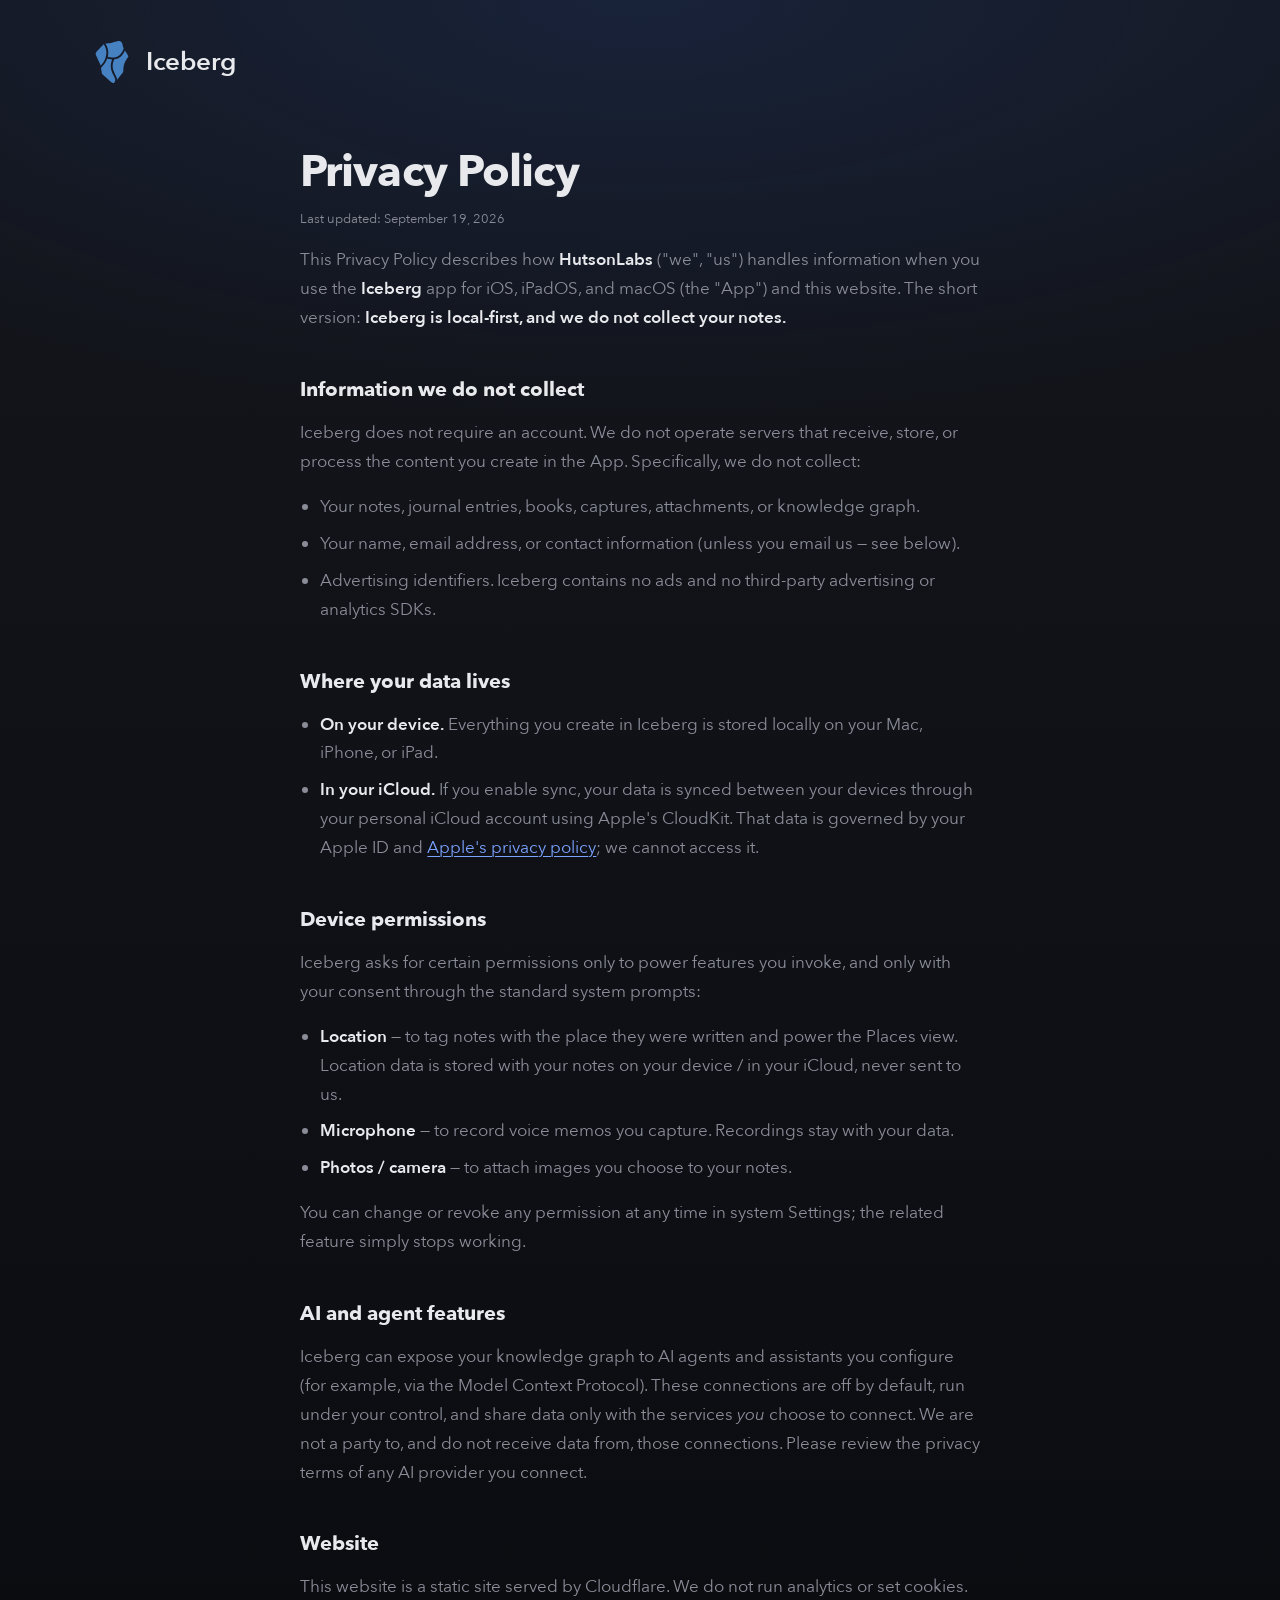
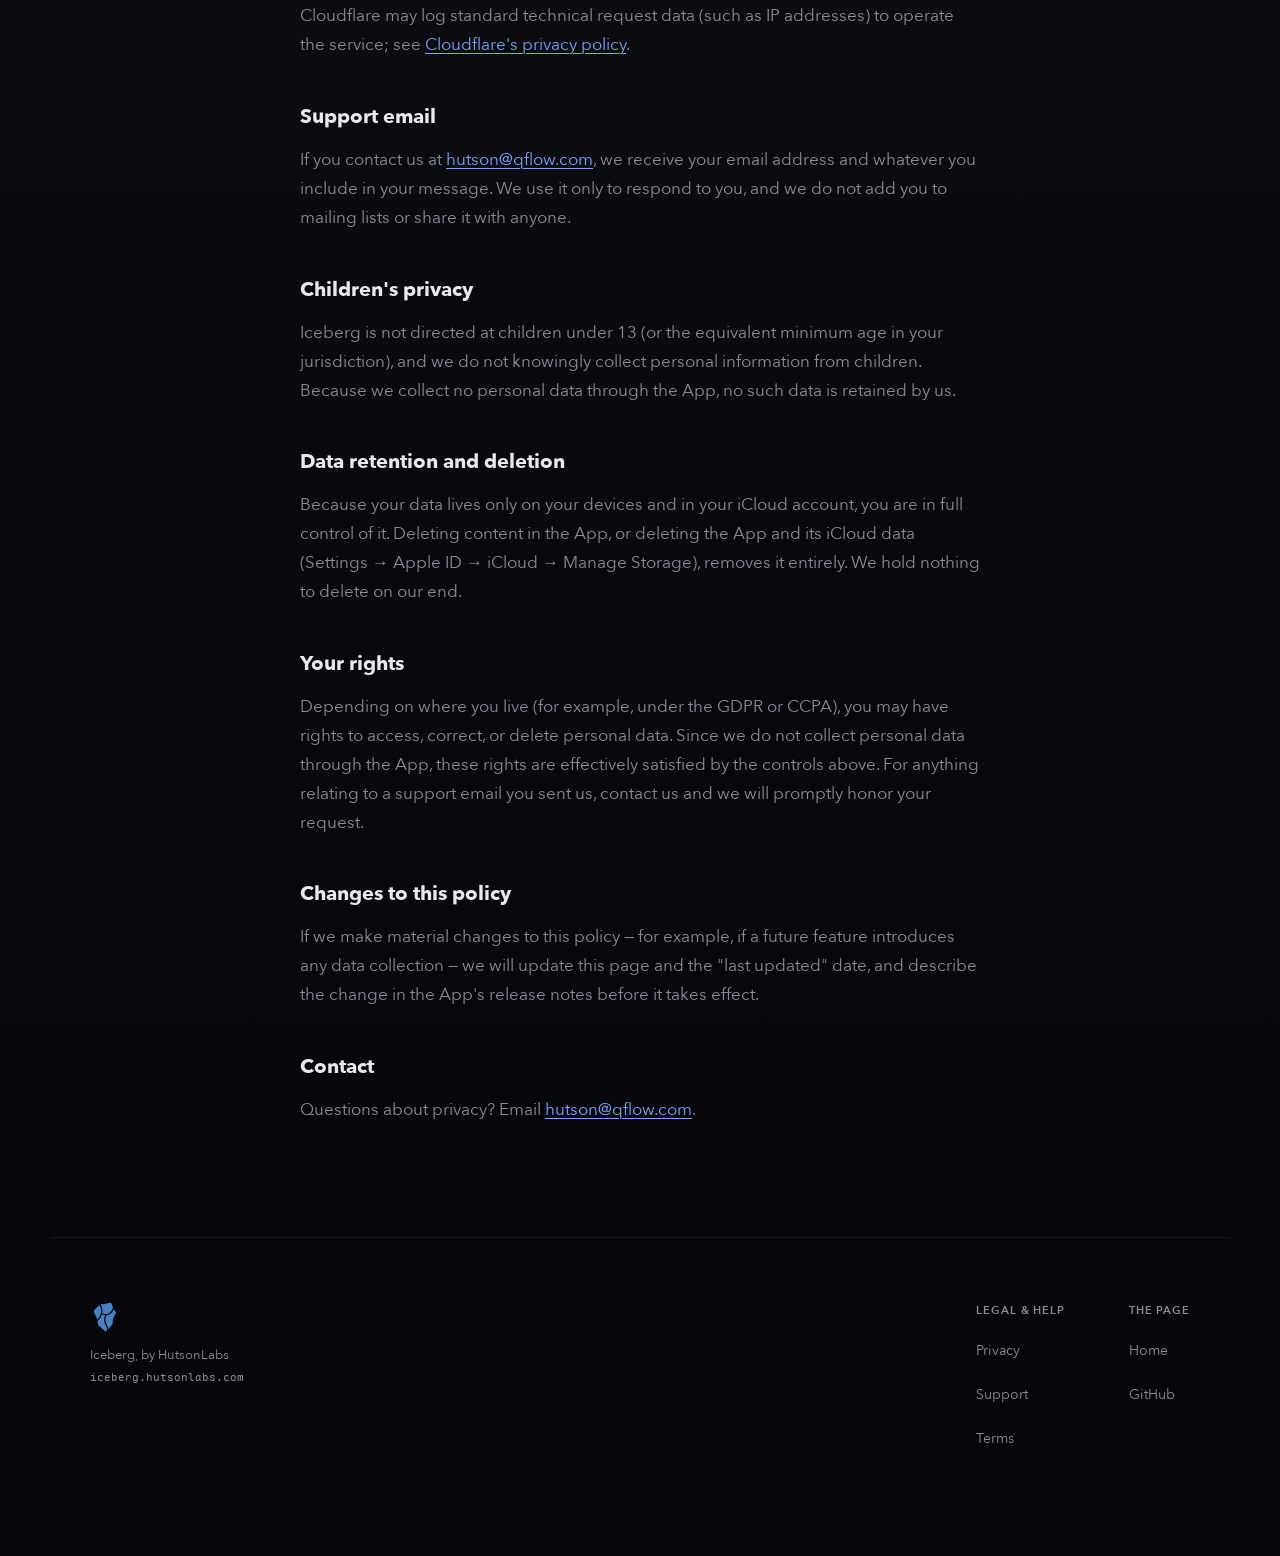
==== site/privacy.html @ 669eebe9 "Add privacy, support and terms pages for the App Store listing" ====
<!doctype html>
<html lang="en">
  <head>
    <meta charset="utf-8">
    <meta name="viewport" content="width=device-width, initial-scale=1">
    <meta name="color-scheme" content="dark">
    <title>Privacy Policy — Iceberg</title>
    <meta name="description" content="Privacy policy for Iceberg, the local-first knowledge app by HutsonLabs.">
    <link rel="icon" type="image/svg+xml" href="assets/favicon.svg">
    <link rel="preload" href="assets/fonts/AvenirNext-Regular.woff2" as="font" type="font/woff2" crossorigin>
    <link rel="stylesheet" href="styles.css">
  </head>
  <body>
    <a class="skiplink" href="#main">Skip to content</a>
    <header class="legal__bar">
      <a class="mark" href="/"><img src="assets/favicon.svg" alt="" width="44" height="44"><span>Iceberg</span></a>
    </header>
    <main class="legal" id="main">
  <h1>Privacy Policy</h1>
  <p class="updated">Last updated: September 19, 2026</p>

  <p>This Privacy Policy describes how <strong>HutsonLabs</strong> ("we", "us") handles information when you use the <strong>Iceberg</strong> app for iOS, iPadOS, and macOS (the "App") and this website. The short version: <strong>Iceberg is local-first, and we do not collect your notes.</strong></p>

  <h2>Information we do not collect</h2>
  <p>Iceberg does not require an account. We do not operate servers that receive, store, or process the content you create in the App. Specifically, we do not collect:</p>
  <ul>
    <li>Your notes, journal entries, books, captures, attachments, or knowledge graph.</li>
    <li>Your name, email address, or contact information (unless you email us — see below).</li>
    <li>Advertising identifiers. Iceberg contains no ads and no third-party advertising or analytics SDKs.</li>
  </ul>

  <h2>Where your data lives</h2>
  <ul>
    <li><strong>On your device.</strong> Everything you create in Iceberg is stored locally on your Mac, iPhone, or iPad.</li>
    <li><strong>In your iCloud.</strong> If you enable sync, your data is synced between your devices through your personal iCloud account using Apple's CloudKit. That data is governed by your Apple ID and <a href="https://www.apple.com/legal/privacy/">Apple's privacy policy</a>; we cannot access it.</li>
  </ul>

  <h2>Device permissions</h2>
  <p>Iceberg asks for certain permissions only to power features you invoke, and only with your consent through the standard system prompts:</p>
  <ul>
    <li><strong>Location</strong> — to tag notes with the place they were written and power the Places view. Location data is stored with your notes on your device / in your iCloud, never sent to us.</li>
    <li><strong>Microphone</strong> — to record voice memos you capture. Recordings stay with your data.</li>
    <li><strong>Photos / camera</strong> — to attach images you choose to your notes.</li>
  </ul>
  <p>You can change or revoke any permission at any time in system Settings; the related feature simply stops working.</p>

  <h2>AI and agent features</h2>
  <p>Iceberg can expose your knowledge graph to AI agents and assistants you configure (for example, via the Model Context Protocol). These connections are off by default, run under your control, and share data only with the services <em>you</em> choose to connect. We are not a party to, and do not receive data from, those connections. Please review the privacy terms of any AI provider you connect.</p>

  <h2>Website</h2>
  <p>This website is a static site served by Cloudflare. We do not run analytics or set cookies. Cloudflare may log standard technical request data (such as IP addresses) to operate the service; see <a href="https://www.cloudflare.com/privacypolicy/">Cloudflare's privacy policy</a>.</p>

  <h2>Support email</h2>
  <p>If you contact us at <a href="mailto:hutson@qflow.com">hutson@qflow.com</a>, we receive your email address and whatever you include in your message. We use it only to respond to you, and we do not add you to mailing lists or share it with anyone.</p>

  <h2>Children's privacy</h2>
  <p>Iceberg is not directed at children under 13 (or the equivalent minimum age in your jurisdiction), and we do not knowingly collect personal information from children. Because we collect no personal data through the App, no such data is retained by us.</p>

  <h2>Data retention and deletion</h2>
  <p>Because your data lives only on your devices and in your iCloud account, you are in full control of it. Deleting content in the App, or deleting the App and its iCloud data (Settings → Apple ID → iCloud → Manage Storage), removes it entirely. We hold nothing to delete on our end.</p>

  <h2>Your rights</h2>
  <p>Depending on where you live (for example, under the GDPR or CCPA), you may have rights to access, correct, or delete personal data. Since we do not collect personal data through the App, these rights are effectively satisfied by the controls above. For anything relating to a support email you sent us, contact us and we will promptly honor your request.</p>

  <h2>Changes to this policy</h2>
  <p>If we make material changes to this policy — for example, if a future feature introduces any data collection — we will update this page and the "last updated" date, and describe the change in the App's release notes before it takes effect.</p>

  <h2>Contact</h2>
  <p>Questions about privacy? Email <a href="mailto:hutson@qflow.com">hutson@qflow.com</a>.</p>
</main>
    <footer class="footer">
      <div class="footer__brand">
        <img src="assets/favicon.svg" alt="" width="30" height="30">
        <p>Iceberg, by HutsonLabs<br><span class="mono">iceberg.hutsonlabs.com</span></p>
      </div>
      <nav class="footer__cols" aria-label="Footer">
        <div class="footer__col">
          <p class="lbl">Legal &amp; help</p>
          <a href="privacy.html">Privacy</a>
          <a href="support.html">Support</a>
          <a href="terms.html">Terms</a>
        </div>
        <div class="footer__col">
          <p class="lbl">The page</p>
          <a href="/">Home</a>
          <a href="https://github.com/HutsonLabs">GitHub</a>
        </div>
      </nav>
    </footer>
  </body>
</html>
---- site/styles.css ----
/* ============================================================================
   Iceberg — iceberg.hutsonlabs.com
   The page is a water column. Light, contrast, and surface fill all fall off
   with depth; glass floats in it and refracts the berg behind it.
   ==========================================================================*/

/* ---- faces: all self-hosted, no CDN ------------------------------------ */
@font-face{font-family:'Avenir Next';src:url('assets/fonts/AvenirNext-UltraLight.woff2') format('woff2');font-weight:200;font-style:normal;font-display:swap}
@font-face{font-family:'Avenir Next';src:url('assets/fonts/AvenirNext-UltraLightItalic.woff2') format('woff2');font-weight:200;font-style:italic;font-display:swap}
@font-face{font-family:'Avenir Next';src:url('assets/fonts/AvenirNext-Regular.woff2') format('woff2');font-weight:400;font-style:normal;font-display:swap}
@font-face{font-family:'Avenir Next';src:url('assets/fonts/AvenirNext-Italic.woff2') format('woff2');font-weight:400;font-style:italic;font-display:swap}
@font-face{font-family:'Avenir Next';src:url('assets/fonts/AvenirNext-Medium.woff2') format('woff2');font-weight:500;font-style:normal;font-display:swap}
@font-face{font-family:'Avenir Next';src:url('assets/fonts/AvenirNext-MediumItalic.woff2') format('woff2');font-weight:500;font-style:italic;font-display:swap}
@font-face{font-family:'Avenir Next';src:url('assets/fonts/AvenirNext-DemiBold.woff2') format('woff2');font-weight:600;font-style:normal;font-display:swap}
@font-face{font-family:'Avenir Next';src:url('assets/fonts/AvenirNext-DemiBoldItalic.woff2') format('woff2');font-weight:600;font-style:italic;font-display:swap}
@font-face{font-family:'Avenir Next';src:url('assets/fonts/AvenirNext-Bold.woff2') format('woff2');font-weight:700;font-style:normal;font-display:swap}
@font-face{font-family:'Avenir Next';src:url('assets/fonts/AvenirNext-Heavy.woff2') format('woff2');font-weight:800;font-style:normal;font-display:swap}
@font-face{font-family:'Maple Mono';src:url('assets/fonts/MapleMono-NF-Regular.woff2') format('woff2');font-weight:400;font-style:normal;font-display:swap}
@font-face{font-family:'Twemoji Mozilla';src:url('assets/fonts/Twemoji.Mozilla.woff2') format('woff2');font-display:swap}

/* ---- palette: transcribed from the app, extended only by water --------- */
:root{
  --border-card:#262933;
  --text-primary:#E8E9EC; --text-body:#D5D8E0; --text-secondary:#8A8D98;
  --text-faint:#565A66;
  --accent:#3478F6; --accent-hover:#2A67DD; --accent-active:#2456C8;
  --link:#7AA2FF; --link-hover:#A3BFFF;
  --audio:#A18DF0;          /* the voice-memo lavender: a media affordance, not a type */
  --node:#4682C2;           /* the mark's glacial blue — every graph node, one colour */
  --insights-deep:#004280;  /* the deep stop of the app's Insights-card gradient */
  --backdrop-hi:#14161D; --backdrop-lo:#08090C;
  --abyss:#050609;                      /* the floor: backdrop-lo, one rung down */

  /* meaning-bearing — these encode facts about the app, never decoration */
  --type-note:#5B8DEF; --type-journal:#8B7CF6; --type-book:#F0A35E; --type-capture:#2FA79A;
  --rel-supports:#00B170; --rel-cites:#9400C1; --rel-contradicts:#DF001D; --rel-related:#565A66;

  --ink:var(--text-primary); --ink-body:var(--text-body);
  /* The app's text.tertiary (#6B6F7C) lands at 3.6:1 on this ground, so every
     text rung here steps up one and tertiary is not carried at all. */
  --ink-muted:var(--text-secondary); --ink-dim:var(--text-secondary);
  /* the accent rung that carries white text at AA (4.8:1) */
  --accent-ink:var(--accent-hover);
  --ink-on-accent:#fff;
  --hairline-strong:var(--border-card);
  --selection:rgb(52 120 246 / .3);

  --font-ui:'Avenir Next',-apple-system,BlinkMacSystemFont,'Segoe UI',Helvetica,'Twemoji Mozilla',sans-serif;
  --font-mono:'Maple Mono',ui-monospace,'SF Mono',Menlo,monospace;
  --label:11px; --label-ls:.08em;
  --weight-strong:600;

  --s-1:4px; --s-2:8px; --s-3:12px; --s-4:16px; --s-5:20px; --s-6:24px;
  --s-8:32px; --s-10:40px; --s-12:48px; --s-16:64px; --s-20:80px; --s-24:96px;
  --r-chip:999px; --r-button:10px; --r-card:16px; --r-lg:22px;
  --content:1180px; --pad:40px; --pad-md:32px; --pad-sm:20px;
  --target:44px;

  --ease:cubic-bezier(.2,0,.2,1);
  --ease-out:cubic-bezier(.16,1,.3,1);   /* exponential-ish; the page's one curve */
  --dur:160ms; --dur-slow:640ms;

  /* --- the depth ramp. Every station sets --depth 0..4; fill, rim light and
         shadow all fall off with it, so a card at the floor is a card at the
         floor and not a card with a different class. ----------------------*/
  --depth:0;
  --glass-fill:rgb(255 255 255 / calc(.062 - var(--depth) * .0092));
  --glass-rim:calc(.30 - var(--depth) * .045);
  --glass-blur:calc(26px - var(--depth) * 2px);
  --glass-shadow:0 24px 60px -28px rgb(0 0 0 / calc(.55 + var(--depth) * .08));
}

/* ============================ base ====================================== */
*,*::before,*::after{box-sizing:border-box}
body,h1,h2,h3,p,ul,ol,figure,figcaption{margin:0}
ul,ol{padding:0;list-style:none}

html{scroll-behavior:smooth;background:var(--abyss);
  scrollbar-color:var(--border-card) transparent}
body{
  min-height:100vh;
  color:var(--ink-body);font-family:var(--font-ui);font-size:17px;line-height:1.65;
  -webkit-font-smoothing:antialiased;text-rendering:optimizeLegibility;
  caret-color:var(--link);
  /* the water column itself: surface bloom, then a long fall to the floor */
  background:
    radial-gradient(120% 620px at 50% 0%,rgb(52 120 246 / .13),transparent 68%),
    linear-gradient(180deg,
      var(--backdrop-hi) 0%,
      var(--backdrop-lo) 70%,
      var(--abyss) 100%);
  /* NOT background-attachment:fixed — a fixed ramp re-runs identically on every
     screen, so the page never actually gets deeper. This one spans the
     document, which is the whole thesis. */
}
::selection{background:var(--selection);color:var(--ink)}
::-webkit-scrollbar{width:11px;height:11px}
::-webkit-scrollbar-track{background:transparent}
::-webkit-scrollbar-thumb{background:var(--border-card);border-radius:99px;border:3px solid transparent;background-clip:content-box}
::-webkit-scrollbar-thumb:hover{background:var(--text-faint);background-clip:content-box}

a{color:var(--link);text-decoration-thickness:1px;text-underline-offset:3px}
a:hover{color:var(--link-hover)}
:focus-visible{outline:2px solid var(--link);outline-offset:3px;border-radius:4px}
img,svg{display:block}
em{font-style:italic}
strong,b{font-weight:var(--weight-strong);color:var(--ink)}
.mono{font-family:var(--font-mono);font-size:.85em;letter-spacing:0}

.lbl{font-size:var(--label);font-weight:var(--weight-strong);letter-spacing:var(--label-ls);
     text-transform:uppercase;color:var(--ink-muted)}

.skiplink{position:absolute;left:-9999px;top:0;z-index:100}
.skiplink:focus{left:14px;top:14px;padding:11px 18px;border-radius:var(--r-chip);
  background:var(--accent);color:var(--ink-on-accent);font-weight:var(--weight-strong);text-decoration:none}

/* ======================= liquid glass primitive ========================= */
/* A specific effect, used only where something floats in the water: a
   specular top rim that fades round the body, backdrop blur with the
   saturation lift real glass gives, and a shadow with offset and blur. */
.glass{
  position:relative;isolation:isolate;border-radius:var(--r-card);
  background:var(--glass-fill);
  box-shadow:var(--glass-shadow),inset 0 1px 0 rgb(255 255 255 / calc(var(--glass-rim) * .55));
}
@supports (backdrop-filter:blur(1px)) or (-webkit-backdrop-filter:blur(1px)){
  .glass{
    /* the caustic rides in the fill so ::after is free to be the lens */
    background:
      radial-gradient(120% 90px at 22% -6%,rgb(255 255 255 / calc(var(--glass-rim) * .30)),transparent 72%),
      linear-gradient(178deg,rgb(255 255 255 / .045),rgb(255 255 255 / .012) 46%,rgb(0 0 0 / .05));
    -webkit-backdrop-filter:blur(var(--glass-blur)) saturate(1.7);
    backdrop-filter:blur(var(--glass-blur)) saturate(1.7);
  }
}
/* the rim — a 1px gradient stroke, brightest where the light is (top) */
.glass::before{
  content:"";position:absolute;inset:0;border-radius:inherit;padding:1px;pointer-events:none;z-index:2;
  background:linear-gradient(168deg,
    rgb(255 255 255 / var(--glass-rim)) 0%,
    rgb(255 255 255 / calc(var(--glass-rim) * .22)) 34%,
    rgb(122 162 255 / calc(var(--glass-rim) * .16)) 70%,
    rgb(255 255 255 / calc(var(--glass-rim) * .30)) 100%);
  -webkit-mask:linear-gradient(#000 0 0) content-box,linear-gradient(#000 0 0);
  -webkit-mask-composite:xor;mask:linear-gradient(#000 0 0) content-box,linear-gradient(#000 0 0);
  mask-composite:exclude;
}
.glass>*{position:relative;z-index:1}

/* ============================ buttons =================================== */
.btn{
  display:inline-flex;align-items:center;justify-content:center;gap:9px;
  font-family:inherit;font-weight:var(--weight-strong);letter-spacing:-.005em;
  border:0;border-radius:var(--r-button);text-decoration:none;white-space:nowrap;cursor:pointer;
  transition:background var(--dur) var(--ease),color var(--dur) var(--ease),
             box-shadow var(--dur) var(--ease),transform var(--dur) var(--ease);
}
.btn--lg{height:54px;padding:0 26px;font-size:16px}
.btn--sm{height:var(--target);padding:0 18px;font-size:15px}
.btn__meta{font-size:12px;font-weight:400;opacity:.72;letter-spacing:0}
.btn:active{transform:translateY(1px)}

.btn:hover,.btn:focus{color:inherit}
.btn--primary{background:var(--accent-ink);color:var(--ink-on-accent);
  box-shadow:0 10px 26px -12px rgb(36 86 200 / .7),inset 0 1px 0 rgb(255 255 255 / .22)}
.btn--primary:hover,.btn--primary:active{background:var(--accent-active);color:var(--ink-on-accent)}

.btn--glass{color:var(--ink);background:rgb(255 255 255 / .07);
  -webkit-backdrop-filter:blur(14px) saturate(1.5);backdrop-filter:blur(14px) saturate(1.5);
  box-shadow:inset 0 0 0 1px rgb(255 255 255 / .16),inset 0 1px 0 rgb(255 255 255 / .16)}
.btn--glass:hover,.btn--glass:active{background:rgb(255 255 255 / .12);color:var(--ink)}

.btn--inverse{background:#fff;color:var(--accent-active);box-shadow:0 12px 30px -14px rgb(0 0 0 / .6)}
.btn--inverse:hover,.btn--inverse:active{background:rgb(255 255 255 / .9);color:var(--accent-active)}
.btn--outline-inverse{color:#fff;box-shadow:inset 0 0 0 1px rgb(255 255 255 / .45)}
.btn--outline-inverse:hover,.btn--outline-inverse:active{background:rgb(255 255 255 / .12);color:#fff}

/* App Store links before the listing exists: legible, reachable, and honest
   about landing nowhere. Deleting data-prelaunch at launch restores them. */
.btn[data-prelaunch]{opacity:.55;box-shadow:inset 0 0 0 1px rgb(255 255 255 / .1)}
.btn[data-prelaunch]:hover{opacity:.72}
.btn[data-prelaunch] .btn__meta{opacity:1;color:var(--ink-dim)}

/* ============================ chips ===================================== */
/* The app's recipe: the hue at 18% fill, 50% rim, an 8px solid dot. */
.chip{
  display:inline-flex;align-items:center;gap:7px;
  font-size:12.5px;font-weight:500;line-height:1;padding:6px 12px;border-radius:var(--r-chip);
  background:color-mix(in srgb,var(--dot,var(--ink-dim)) 18%,transparent);
  border:1px solid color-mix(in srgb,var(--dot,var(--ink-dim)) 50%,transparent);
  color:var(--ink-body);white-space:nowrap;
}
.chip::before{content:"";width:8px;height:8px;border-radius:99px;background:var(--dot,var(--ink-dim));flex:none}
.chip--note{--dot:var(--type-note)} .chip--journal{--dot:var(--type-journal)}
.chip--book{--dot:var(--type-book)} .chip--capture{--dot:var(--type-capture)}
.chip--supports{--dot:var(--rel-supports)} .chip--cites{--dot:var(--rel-cites)}
.chip--contradicts{--dot:var(--rel-contradicts)}

/* legend chips are real controls */
label.chip{cursor:pointer;user-select:none;transition:opacity var(--dur) var(--ease),background var(--dur) var(--ease)}
label.chip input{position:absolute;opacity:0;width:0;height:0}
label.chip:hover{background:color-mix(in srgb,var(--dot) 27%,transparent)}
label.chip:has(input:not(:checked)){opacity:.38;background:transparent}
label.chip:has(input:focus-visible){outline:2px solid var(--link);outline-offset:3px}

.dot{width:7px;height:7px;border-radius:99px;background:var(--ink-dim);flex:none}
.dot--live{background:var(--rel-supports);box-shadow:0 0 0 4px rgb(0 177 112 / .18)}

/* ============================ icons ===================================== */
.ico{width:19px;height:19px;fill:none;stroke:currentColor;stroke-width:1.5;
     stroke-linecap:round;stroke-linejoin:round;flex:none}

/* ============================= dock ===================================== */
.dock{
  position:fixed;z-index:60;right:22px;bottom:22px;
  display:flex;align-items:center;gap:var(--s-4);
  padding:9px 9px 9px var(--s-5);border-radius:var(--r-chip);
  background:rgb(20 22 29 / .72);
  -webkit-backdrop-filter:blur(30px) saturate(1.9);backdrop-filter:blur(30px) saturate(1.9);
  box-shadow:0 26px 60px -24px rgb(0 0 0 / .85),inset 0 0 0 1px rgb(255 255 255 / .12),
             inset 0 1px 0 rgb(255 255 255 / .2);
  transition:opacity var(--dur-slow) var(--ease-out),transform var(--dur-slow) var(--ease-out);
}
/* While the graph stage is on screen the dock drops its status line: the
   collision it used to cause was a width problem, and moving it to the other
   corner only put it over the beat headings instead. */
.dock[data-compact=true]{padding-left:var(--s-3)}
.dock[data-compact=true] .dock__line{display:none}
.dock[data-state=hidden]{opacity:0;transform:translateY(26px);pointer-events:none}
.dock__brand{display:flex;flex:none}
.dock__line{font-size:14px;font-weight:500;color:var(--ink);white-space:nowrap}
.dock__actions{display:flex;gap:var(--s-2)}
.dock .btn--sm{height:40px;padding:0 15px;font-size:14px}

/* ============================= hero ===================================== */
.hero{position:relative;padding:var(--s-24) var(--pad) var(--s-20);overflow:hidden}
.hero__sky{
  position:absolute;inset:0 0 auto;height:520px;pointer-events:none;
  background:
    radial-gradient(58% 300px at 50% 0%,rgb(122 162 255 / .10),transparent 70%),
    radial-gradient(30% 160px at 78% 8%,rgb(255 255 255 / .035),transparent 70%);
}
.hero__inner{
  position:relative;z-index:2;max-width:var(--content);margin:0 auto;
  display:grid;grid-template-columns:minmax(0,1.08fr) minmax(0,.92fr);
  gap:var(--s-24) var(--s-16);align-items:center;
}
.hero__copy{display:flex;flex-direction:column;align-items:flex-start;gap:var(--s-6)}
.mark{display:flex;align-items:center;gap:var(--s-3)}
.mark img{width:44px;height:44px}
.mark span{font-size:26px;font-weight:var(--weight-strong);letter-spacing:-.015em;color:var(--ink)}

.hero__h1{
  font-size:clamp(38px,4.7vw,64px);line-height:1.06;letter-spacing:-.03em;
  font-weight:var(--weight-strong);color:var(--ink);text-wrap:pretty;
}
.hero__h1 em{font-style:italic;font-weight:400;color:var(--link-hover)}
.hero__lead{font-size:19px;line-height:1.6;color:var(--ink-body);max-width:52ch}
.hero__lead strong{color:var(--ink-body)}
.hero__actions{display:flex;flex-wrap:wrap;gap:var(--s-3)}
.hero__facts{display:flex;flex-wrap:wrap;gap:var(--s-3) var(--s-6);font-size:14px;color:var(--ink-dim)}
.hero__facts li{display:flex;align-items:center;gap:var(--s-2)}

/* ---- the on-ramps: five real surfaces, each wearing its own chrome ----- */
.ramps{display:grid;grid-template-columns:repeat(2,minmax(0,1fr));gap:var(--s-3);
  align-content:center;isolation:isolate}
.ramp{
  position:relative;overflow:hidden;
  padding:var(--s-4) var(--s-5) var(--s-5);display:flex;flex-direction:column;gap:var(--s-2);
}
.ramp--share{grid-column:1 / -1;padding-top:var(--s-5)}
.ramp__chrome{display:flex;align-items:center;gap:var(--s-2);color:var(--ink);
  font-weight:var(--weight-strong);font-size:15px;letter-spacing:-.008em}
.ramp figcaption{font-size:13.5px;line-height:1.5;color:var(--ink-dim)}

/* share sheet — it is a sheet, so it gets a sheet's grabber */
.ramp__grab{position:absolute;left:50%;top:7px;transform:translateX(-50%);
  width:34px;height:4px;border-radius:99px;background:rgb(255 255 255 / .22)}
.ramp--share .ramp__chrome{color:var(--link)}
.ramp__tag{margin-left:auto;font-size:12px;font-weight:600;letter-spacing:-.005em;
  color:var(--ink-on-accent);background:var(--accent-ink);padding:4px 10px;border-radius:var(--r-chip)}

/* web clipper — the thing it captures is a URL, so show one */
.ramp--clip .ramp__chrome{color:var(--type-capture)}

.ramp__url{font-family:var(--font-mono);font-size:11.5px;letter-spacing:0;color:var(--ink-muted);
  padding:5px 10px;border-radius:7px;background:rgb(255 255 255 / .06);
  white-space:nowrap;overflow:hidden;text-overflow:ellipsis}

/* voice memo — a live recorder, so it meters and it counts */
.ramp--voice .ramp__chrome{color:var(--audio)}
.ramp__rec{display:flex;align-items:center;gap:var(--s-3)}
.ramp__wave{display:flex;align-items:center;gap:2.5px;height:18px;flex:1;overflow:hidden}
.ramp__wave i{width:2px;height:4px;border-radius:2px;background:var(--audio);opacity:.45;
  animation:vu 1.1s var(--ease) 7 alternate both;animation-delay:calc(var(--n,0) * 90ms)}
.ramp__wave i:nth-child(2n){--n:1} .ramp__wave i:nth-child(3n){--n:2}
.ramp__wave i:nth-child(4n){--n:3} .ramp__wave i:nth-child(5n){--n:4}
.ramp__time{font-family:var(--font-mono);font-size:11.5px;color:var(--audio);letter-spacing:0;flex:none}
@keyframes vu{to{height:14px;opacity:.9}}

/* scan — a viewfinder, so it gets the viewfinder's corners */
.ramp__frame{position:absolute;inset:var(--s-3);border-radius:9px;pointer-events:none;
  background:
    linear-gradient(currentColor,currentColor) 0 0/12px 1px no-repeat,
    linear-gradient(currentColor,currentColor) 0 0/1px 12px no-repeat,
    linear-gradient(currentColor,currentColor) 100% 0/12px 1px no-repeat,
    linear-gradient(currentColor,currentColor) 100% 0/1px 12px no-repeat,
    linear-gradient(currentColor,currentColor) 0 100%/12px 1px no-repeat,
    linear-gradient(currentColor,currentColor) 0 100%/1px 12px no-repeat,
    linear-gradient(currentColor,currentColor) 100% 100%/12px 1px no-repeat,
    linear-gradient(currentColor,currentColor) 100% 100%/1px 12px no-repeat;
  color:rgb(240 163 94 / .5)}
.ramp--scan .ramp__chrome{color:var(--type-book)}
.ramp--scan{padding-left:var(--s-6);padding-right:var(--s-6)}

/* home screen — a widget tile, so it shows what the widget shows */
.ramp--widget .ramp__chrome{color:var(--type-journal)}
.ramp__streak{display:flex;align-items:center;gap:4px;font-size:11.5px;color:var(--ink-dim)}
.ramp__streak i{width:11px;height:11px;border-radius:3px;background:rgb(255 255 255 / .08)}
.ramp__streak i.on{background:color-mix(in srgb,var(--type-journal) 72%,transparent)}
.ramp__streak span{margin-left:var(--s-2)}

/* ---- the tip ---------------------------------------------------------- */
/* =========================== the crossing =============================== */
.waterline{position:relative;height:0;z-index:3}
.waterline__glass{
  position:absolute;left:0;right:0;top:-2px;height:88px;pointer-events:none;
  -webkit-backdrop-filter:blur(7px) saturate(1.5) brightness(1.08);
  backdrop-filter:blur(7px) saturate(1.5) brightness(1.08);
  -webkit-mask-image:linear-gradient(180deg,transparent,#000 26%,#000 44%,transparent);
  mask-image:linear-gradient(180deg,transparent,#000 26%,#000 44%,transparent);
  border-top:1px solid rgb(160 195 255 / .42);
  background:linear-gradient(180deg,rgb(200 224 255 / .09),rgb(0 66 128 / .1) 40%,transparent);
}
.waterline__line{
  position:absolute;left:50%;top:26px;transform:translateX(-50%);
  margin:0;max-width:min(92vw,34ch);text-align:center;
  font-size:clamp(15px,1.5vw,18px);font-weight:500;letter-spacing:.01em;
  color:rgb(200 220 255 / .62);text-shadow:0 1px 20px rgb(0 0 0 / .6);
}

/* ============================ stations ================================== */
main{position:relative;z-index:2;display:flex;flex-direction:column;
     gap:var(--s-24);padding:150px 0 var(--s-24)}
.station{max-width:var(--content);margin:0 auto;width:100%;padding:0 var(--pad);
  display:flex;flex-direction:column;gap:var(--s-10)}
[data-depth="1"]{--depth:1} [data-depth="2"]{--depth:2}
[data-depth="3"]{--depth:3} [data-depth="4"]{--depth:4}

.station__head{max-width:62ch;display:flex;flex-direction:column;gap:var(--s-4)}
.station__head h2,.deep h2{
  font-size:clamp(30px,3.6vw,46px);line-height:1.1;letter-spacing:-.028em;
  font-weight:var(--weight-strong);color:var(--ink);text-wrap:balance;
}
.station__head p{font-size:17.5px;line-height:1.65;color:var(--ink-muted);max-width:66ch}
.fineprint{font-size:13px;color:var(--ink-dim);max-width:60ch}

/* ---- station 1: capture → note ---------------------------------------- */
.landing{display:grid;grid-template-columns:minmax(0,1fr) auto minmax(0,1.18fr);
  gap:var(--s-6);align-items:center}
.landing__arrow{color:var(--ink-dim);width:96px}
.landing__arrow svg{width:100%;height:24px;fill:none;stroke:currentColor;stroke-width:1.5;
  stroke-linecap:round;stroke-linejoin:round;opacity:.55}

.capture,.note{padding:var(--s-6);display:flex;flex-direction:column;gap:var(--s-3)}
.capture__head,.note__head{display:flex;align-items:center;justify-content:space-between;gap:var(--s-3)}
.capture__head time,.note__meta{font-size:13px;color:var(--ink-dim)}
.capture__title,.note__title{font-size:20px;font-weight:var(--weight-strong);
  letter-spacing:-.015em;color:var(--ink);line-height:1.25}
.capture__body{font-size:16px;line-height:1.6;color:var(--ink-body);
  border-left:1px solid color-mix(in srgb,var(--type-capture) 55%,transparent);padding-left:var(--s-4)}
.capture__src{font-family:var(--font-mono);font-size:12px;color:var(--ink-dim);letter-spacing:0}
.note__body{font-size:16px;line-height:1.7;color:var(--ink-body);max-width:52ch}
.wikilink{color:var(--link);text-decoration:none;border-bottom:1px solid rgb(122 162 255 / .35)}
.wikilink:hover{border-bottom-color:var(--link-hover)}
.note__links{display:flex;flex-wrap:wrap;align-items:center;gap:var(--s-2);
  padding-top:var(--s-3);margin-top:var(--s-1);border-top:1px solid rgb(255 255 255 / .07)}

/* ---- station 2: the sticky stage -------------------------------------- */
.deep{max-width:var(--content);margin:0 auto;width:100%;padding:0 var(--pad);
  display:grid;grid-template-columns:minmax(0,1fr) minmax(0,1.02fr);gap:var(--s-16);align-items:start}
.deep__stage{position:sticky;top:max(4vh,40px);order:2}
.stage{padding:var(--s-4);display:flex;flex-direction:column;gap:var(--s-3);border-radius:var(--r-lg)}
.stage__bar{display:flex;align-items:center;justify-content:space-between;gap:var(--s-3);flex-wrap:wrap}
.legend{display:flex;flex-wrap:wrap;gap:var(--s-2)}
.stage__hint{font-size:12px;color:var(--ink-dim);white-space:nowrap;
  transition:opacity var(--dur-slow) var(--ease-out)}

.graph{width:100%;height:auto;touch-action:pan-y;overflow:visible}
/* Default state is the finished graph — the markup is the graph. Only once
   app.js has taken over does anything hide, so a blocked script leaves a
   complete picture rather than an empty frame. */
.graph__edges line{stroke-width:2;stroke-linecap:round;opacity:.5;
  transition:opacity 420ms var(--ease-out),stroke-width var(--dur) var(--ease)}
.graph--staged .graph__edges line{opacity:0}
.graph--staged .graph__edges line.on{opacity:.5}
.graph__edges line.lit{stroke-width:3.5;opacity:.95;filter:drop-shadow(0 0 5px currentColor)}
.graph__nodes g{cursor:grab;opacity:1;transition:opacity 420ms var(--ease-out)}
.graph--staged .graph__nodes g{opacity:0}
.graph--staged .graph__nodes g.on{opacity:1}
.graph__nodes g.dragging{cursor:grabbing}
.graph__nodes g.muted{opacity:.13}
.graph__nodes circle{transition:r 260ms var(--ease-out)}
.graph__nodes text{font-family:var(--font-ui);font-size:11.5px;font-weight:500;
  fill:var(--ink-muted);text-anchor:middle;pointer-events:none;paint-order:stroke;
  stroke:rgb(8 9 12 / .8);stroke-width:3px}
/* the agent's answer, traced on the graph: the cited path stays lit and
   everything else falls back into the water */
.graph.lighting .graph__nodes g:not(.lit){opacity:.22}
.graph.lighting .graph__edges line:not(.lit){opacity:.1}
.graph__nodes g.lit text{fill:var(--ink);font-weight:600}
.graph__nodes g.lit circle{stroke:#fff;stroke-width:2.5;
  filter:drop-shadow(0 0 9px rgb(255 255 255 / .55))}
.graph__edges line.lit{opacity:1}
.graph__nodes g.arriving circle{stroke:rgb(255 255 255 / .75);stroke-width:2}

/* the agent's answer, over the stage */
.answer{display:flex;flex-direction:column;gap:var(--s-3);
  padding:var(--s-4) var(--s-2) var(--s-1);
  border-top:1px solid rgb(255 255 255 / .1)}
.answer[hidden]{display:none}
.answer p{font-size:14.5px;line-height:1.6;margin-top:var(--s-1)}
.answer__q p{color:var(--ink)}
.answer__a p{color:var(--ink-muted)}
.answer__a b{color:var(--ink);cursor:default;border-bottom:1px dashed rgb(255 255 255 / .3)}

.deep__beats{order:1;display:flex;flex-direction:column;
  gap:min(30vh,260px);padding:min(16vh,150px) 0 min(30vh,280px)}
/* The active beat is marked by the rule beside it, never by fading the copy:
   dimmed body text is a contrast failure wearing a scroll effect. */
.beat{position:relative;display:flex;flex-direction:column;gap:var(--s-4);padding-left:var(--s-6)}
.beat::before{content:"";position:absolute;left:0;top:.2em;bottom:.4em;width:1px;
  background:var(--hairline-strong);transition:background 420ms var(--ease-out)}
.beat.active::before{background:var(--ink-muted)}
.beat h3{font-size:clamp(24px,2.5vw,32px);line-height:1.15;letter-spacing:-.022em;
  font-weight:var(--weight-strong);color:var(--ink);text-wrap:balance}
.beat p{font-size:17px;line-height:1.65;color:var(--ink-muted);max-width:56ch}
.beat__cue{font-size:14px !important;color:var(--link) !important}
.beat__note{font-size:14.5px !important;color:var(--ink-dim) !important;
  padding-left:var(--s-4);border-left:1px solid rgb(255 255 255 / .1)}

/* ---- station 3: the refusals ------------------------------------------ */
.station--wide{max-width:var(--content)}
.refusals{display:grid;grid-template-columns:repeat(2,minmax(0,1fr));
  gap:1px;background:rgb(255 255 255 / .07);
  border-radius:var(--r-lg);overflow:hidden;box-shadow:0 0 0 1px rgb(255 255 255 / .07)}
.refusals li{padding:var(--s-10) var(--s-8);background:rgb(10 12 17 / .55);
  -webkit-backdrop-filter:blur(14px);backdrop-filter:blur(14px);
  display:flex;flex-direction:column;gap:var(--s-3);counter-increment:none}
.refusals h3{font-size:22px;font-weight:var(--weight-strong);letter-spacing:-.018em;
  color:var(--ink);line-height:1.2;position:relative;padding-left:34px}
.refusals h3::before{
  content:"";position:absolute;left:0;top:.34em;width:20px;height:20px;border-radius:99px;
  background:
    linear-gradient(45deg,transparent 44%,var(--rel-contradicts) 44% 56%,transparent 56%),
    linear-gradient(-45deg,transparent 44%,var(--rel-contradicts) 44% 56%,transparent 56%);
  opacity:.85;
}
.refusals p{font-size:15.5px;line-height:1.65;color:var(--ink-muted);padding-left:34px}

/* ---- the floor -------------------------------------------------------- */
.platforms{display:grid;grid-template-columns:repeat(2,minmax(0,1fr));gap:var(--s-5)}
.platform{padding:var(--s-8);display:flex;flex-direction:column;gap:var(--s-3)}
.platform h3{font-size:24px;font-weight:var(--weight-strong);letter-spacing:-.02em;color:var(--ink)}
.platform__spec{font-family:var(--font-mono);font-size:12px;color:var(--ink-dim);letter-spacing:0}
.platform p{font-size:15.5px;line-height:1.65;color:var(--ink-muted)}
.platform__actions{margin-top:auto;padding-top:var(--s-4);display:flex;flex-wrap:wrap;gap:var(--s-2)}

.close{
  position:relative;margin-top:var(--s-8);padding:var(--s-16) 0 0;
  border-top:1px solid rgb(255 255 255 / .1);
  display:flex;flex-direction:column;gap:var(--s-4);align-items:flex-start;
}
.close h3{font-size:clamp(30px,4vw,52px);font-weight:var(--weight-strong);
  letter-spacing:-.03em;line-height:1.05;color:var(--ink);text-wrap:balance;max-width:16ch}
.close p{font-size:17px;line-height:1.6;color:var(--ink-muted);max-width:58ch}
.close__actions{display:flex;flex-wrap:wrap;gap:var(--s-3);padding-top:var(--s-4)}

/* ============================= footer =================================== */
.footer{position:relative;z-index:2;max-width:var(--content);margin:0 auto;width:100%;
  padding:var(--s-16) var(--pad) var(--s-24);
  display:flex;gap:var(--s-16);flex-wrap:wrap;align-items:flex-start;
  border-top:1px solid rgb(255 255 255 / .07)}
.footer__brand{display:flex;flex-direction:column;gap:var(--s-3)}
.footer__brand p{font-size:13px;line-height:1.7;color:var(--ink-dim)}
.footer__cols{display:flex;gap:var(--s-16);margin-left:auto;flex-wrap:wrap}
.footer__col{display:flex;flex-direction:column}
.footer__col .lbl{margin-bottom:var(--s-2)}
.footer__col a{display:inline-flex;align-items:center;min-height:var(--target);
  font-size:14px;color:var(--ink-muted);text-decoration:none}
.footer__col a:hover{color:var(--ink)}

/* =========================== responsive ================================= */
@media (max-width:1180px){
  :root{--pad:var(--pad-md)}
  .hero__inner{gap:var(--s-16) var(--s-10)}
  .deep{gap:var(--s-10)}
}
@media (max-width:960px){
  .hero{padding-top:var(--s-16)}
  .hero__inner{grid-template-columns:1fr}
  .ramps{grid-template-columns:repeat(2,minmax(0,1fr))}
  .landing{grid-template-columns:1fr;gap:var(--s-4)}
  .landing__arrow{width:24px;justify-self:center;transform:rotate(90deg)}
  .refusals{grid-template-columns:1fr}
  .platforms{grid-template-columns:1fr}
  /* the stage stops being a companion and becomes the section's headpiece */
  .deep{display:flex;flex-direction:column;gap:var(--s-6);align-items:stretch}
  /* a stretched flex item has no room to stick — it is already as tall as
     its container */
  /* opaque: a translucent pinned panel lets the copy scroll through it */
  .deep__stage{position:sticky;top:0;order:0;z-index:4;
    padding:var(--s-4) var(--pad) var(--s-3);
    margin:0 calc(var(--pad) * -1);background:var(--backdrop-lo);
    box-shadow:0 18px 30px -22px rgb(0 0 0 / .9)}
  .deep__beats{order:1;padding:var(--s-10) 0 0;gap:min(38vh,300px)}
  .graph{max-height:34vh}
  /* inline under its beat, not inside the pinned stage */
  .beat > .answer{margin-top:var(--s-2)}
}
@media (max-width:720px){
  :root{--pad:var(--pad-sm)}
  body{font-size:16px}
  main{gap:var(--s-20);padding-top:120px}
  .station{gap:var(--s-8)}
  /* Every rung tightened so a drawn on-ramp clears the fold at 390x844 — the
     first screen has to carry some of the world, not just the proposition. */
  .hero{padding-top:var(--s-6)}
  .hero__inner{gap:var(--s-6)}
  .hero__copy{gap:var(--s-3)}
  .hero__h1{font-size:clamp(33px,9vw,44px);line-height:1.08}
  .hero__lead{font-size:17px;line-height:1.55}
  .hero__facts{gap:2px var(--s-3);font-size:12.5px;line-height:1.5}
  .btn--lg{height:50px;font-size:15px}
  .ramps{grid-template-columns:1fr}
  .ramp--share{grid-column:auto}
  .hero__actions .btn{flex:1 1 100%}
  .refusals li{padding:var(--s-8) var(--s-6)}
  .close{padding:var(--s-10) var(--s-6)}
  .close__actions .btn{flex:1 1 100%}
  .footer{gap:var(--s-10);padding-top:var(--s-12)}
  .footer__cols{gap:var(--s-10);margin-left:0}
  /* A full-width bar covers a whole line of copy when it is summoned; the
     same compact right-anchored pill used at desktop covers a line's tail at
     worst. */
  .dock{left:auto;right:var(--s-3);bottom:var(--s-3);padding:7px 7px 7px var(--s-3)}
  .dock[data-state=hidden]{transform:translateY(26px)}
  .dock__line{display:none}
  .dock .btn--sm{height:38px;padding:0 13px;font-size:13.5px}
  /* the Mac beta link is the least useful control on a phone, and it still
     lives in "Get it." and in the footer */
  .dock__actions .btn[data-launch-link="testflight-mac"]{display:none}
}

/* ============================ motion opt-out ============================ */
@media (prefers-reduced-motion:reduce){
  html{scroll-behavior:auto}
  *,*::before,*::after{animation-duration:1ms !important;animation-iteration-count:1 !important;
    transition-duration:1ms !important}
  .beat{opacity:1}
  .ramp__wave i{height:11px}
}

/* ===================== legal & support pages ============================ */
/* privacy.html / support.html / terms.html — the App Store listing URLs.
   Plain reading pages: one 68ch column, the page's own tokens only. */
.legal__bar{position:relative;z-index:2;max-width:var(--content);margin:0 auto;width:100%;
  padding:var(--s-10) var(--pad) 0}
.legal__bar .mark{text-decoration:none}
.legal{display:block;max-width:calc(68ch + 2 * var(--pad));margin:0 auto;
  padding:var(--s-16) var(--pad) var(--s-24);color:var(--ink-muted);line-height:1.7}
.legal h1{color:var(--ink);font-size:clamp(32px,5vw,44px);line-height:1.1;letter-spacing:-.02em;
  margin-bottom:var(--s-3)}
.legal h2{color:var(--ink);font-size:20px;margin:var(--s-10) 0 var(--s-3)}
.legal p,.legal ul,.legal ol{margin-bottom:var(--s-4)}
.legal ul{padding-left:1.2em;list-style:disc}
.legal ol{padding-left:1.2em;list-style:decimal}
.legal li{margin-bottom:var(--s-2)}
.legal strong{color:var(--ink);font-weight:var(--weight-strong)}
.legal .updated{font-size:13px;color:var(--ink-dim)}
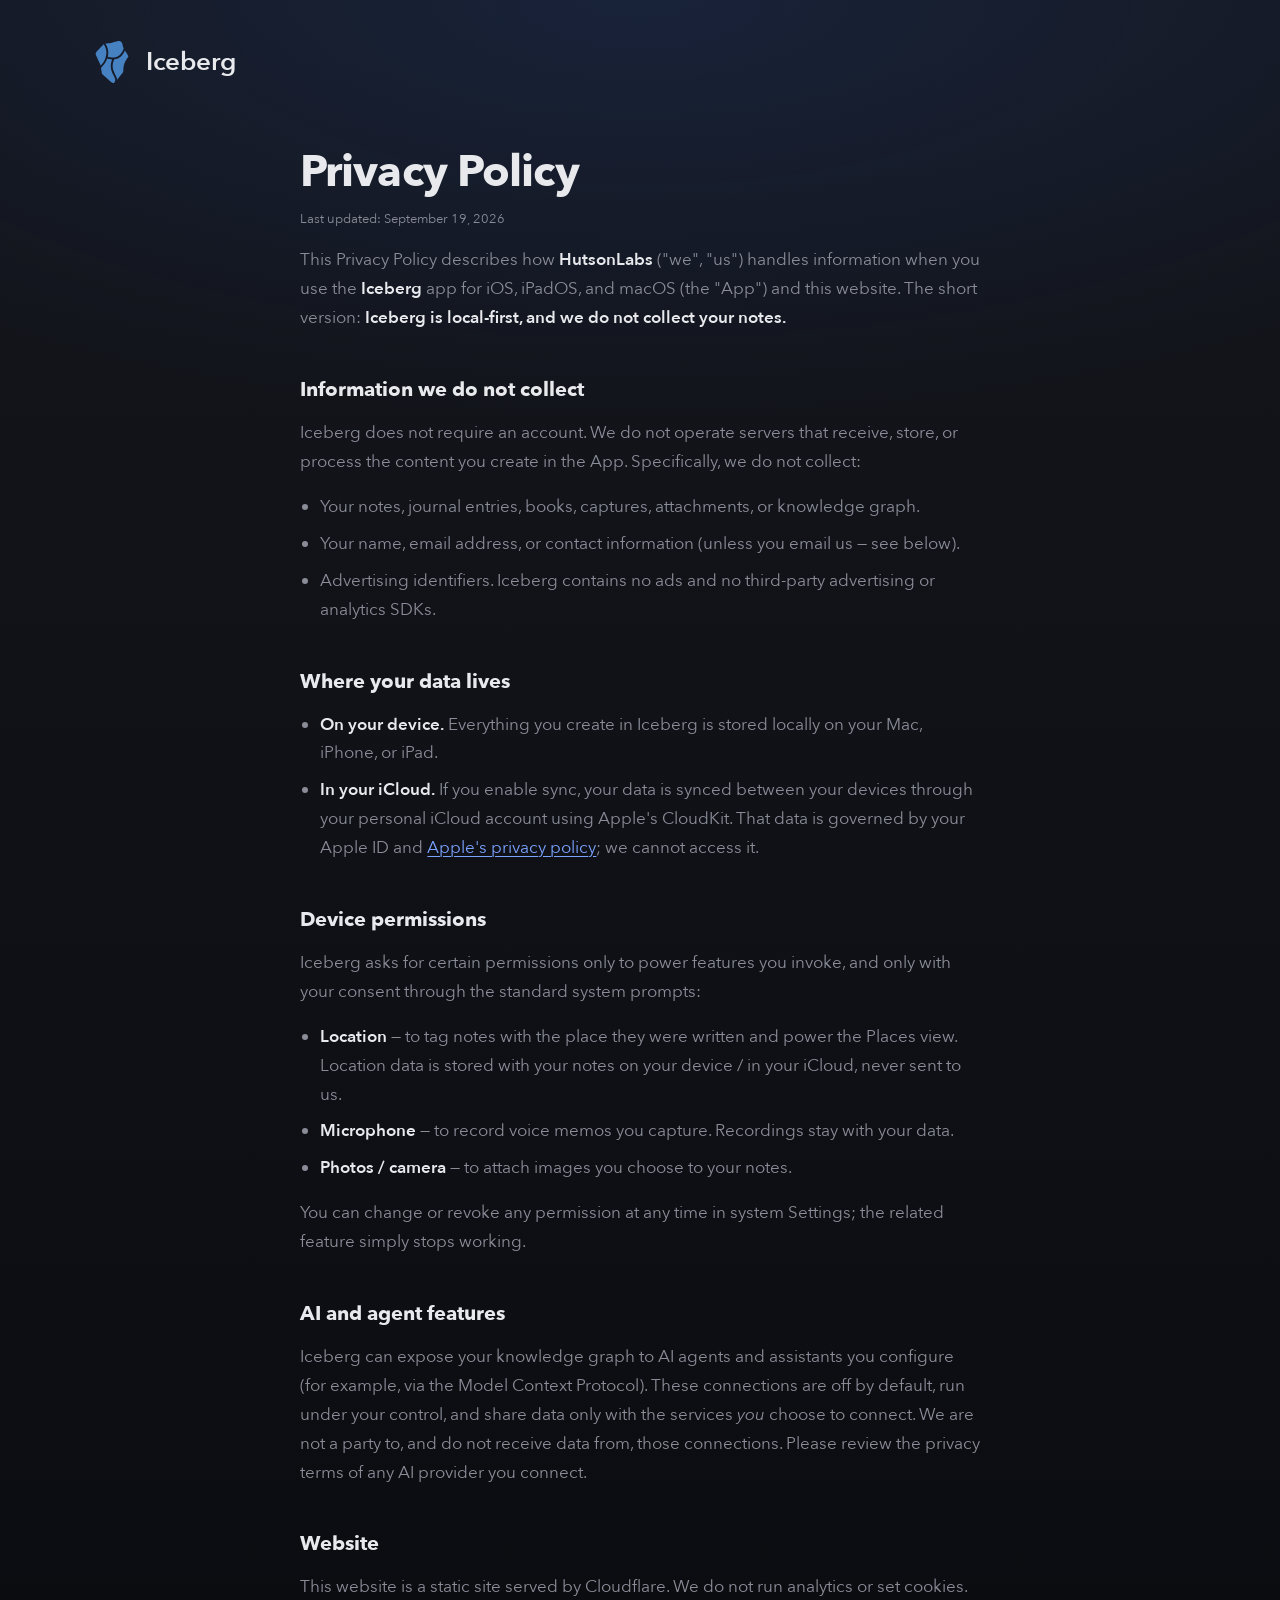
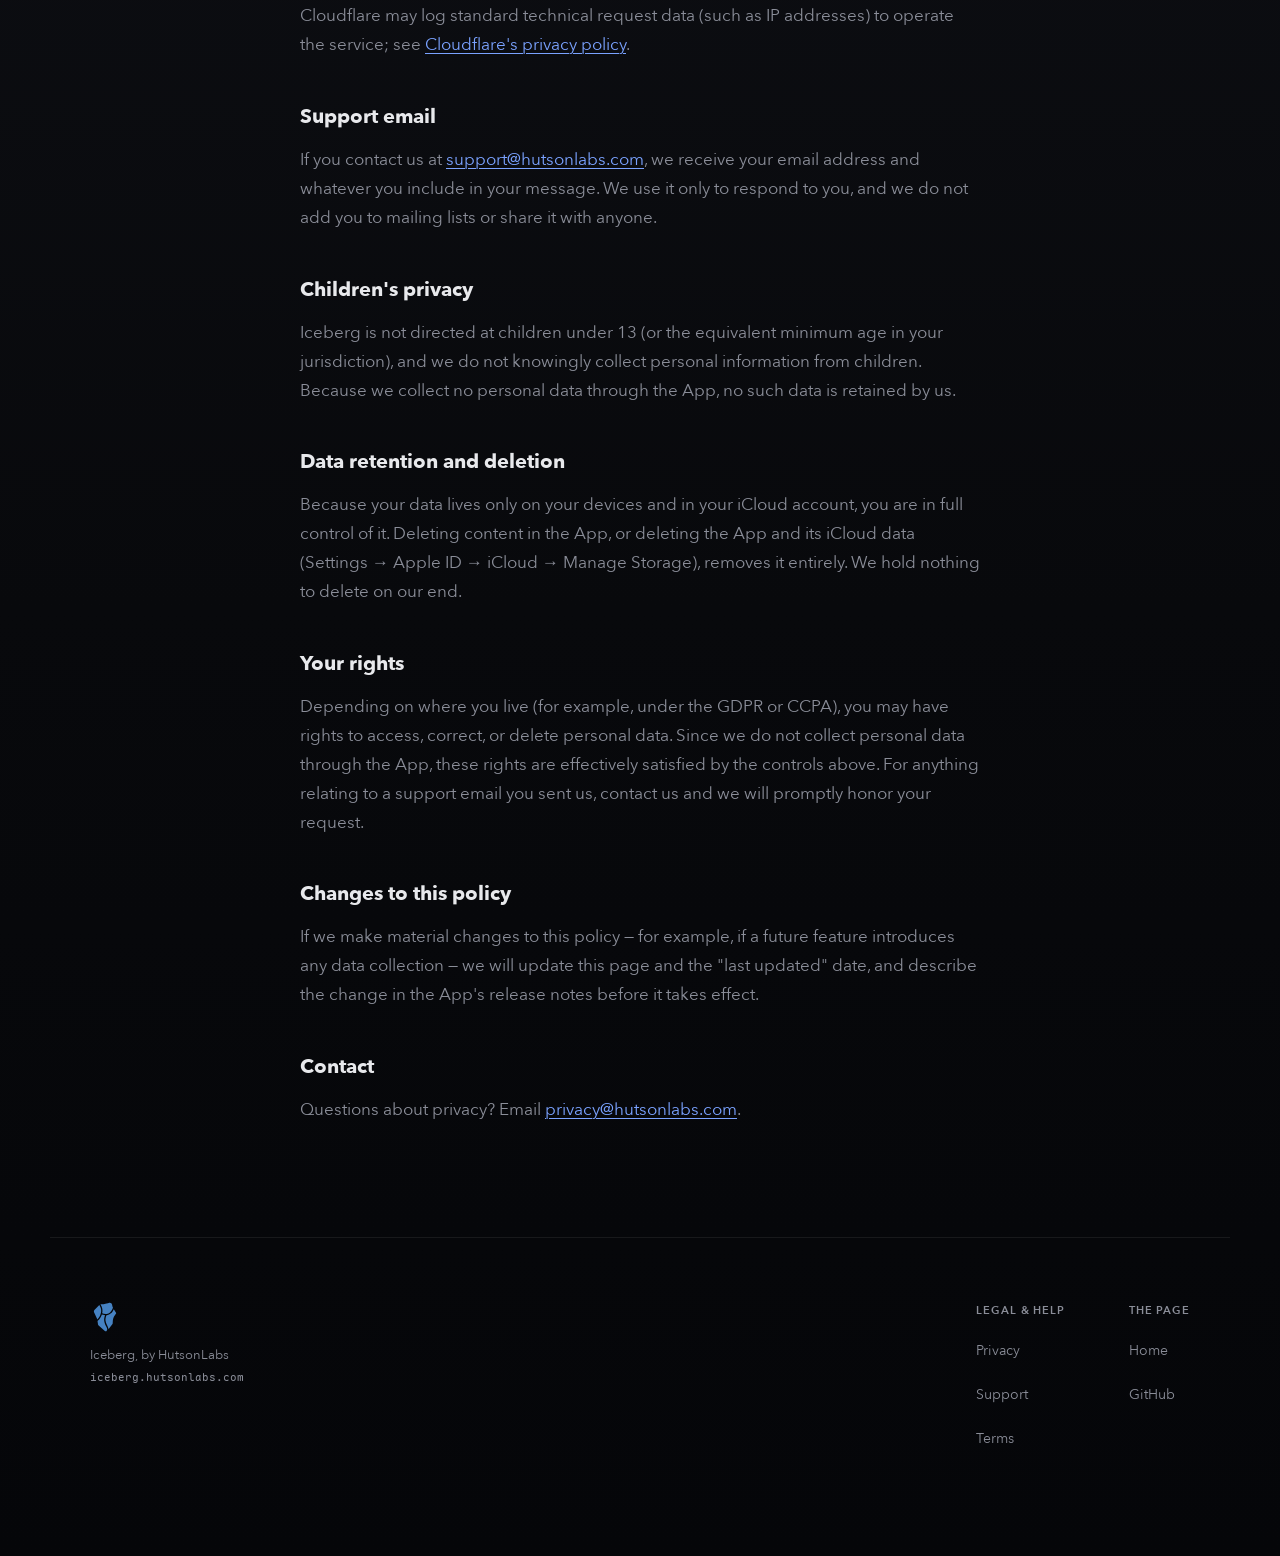
==== commit 5a55c57c: "Update privacy.html" ====
--- a/site/privacy.html
+++ b/site/privacy.html
@@ -51,7 +51,7 @@
   <p>This website is a static site served by Cloudflare. We do not run analytics or set cookies. Cloudflare may log standard technical request data (such as IP addresses) to operate the service; see <a href="https://www.cloudflare.com/privacypolicy/">Cloudflare's privacy policy</a>.</p>
 
   <h2>Support email</h2>
-  <p>If you contact us at <a href="mailto:hutson@qflow.com">hutson@qflow.com</a>, we receive your email address and whatever you include in your message. We use it only to respond to you, and we do not add you to mailing lists or share it with anyone.</p>
+  <p>If you contact us at <a href="mailto:support@hutsonlabs.com">support@hutsonlabs.com</a>, we receive your email address and whatever you include in your message. We use it only to respond to you, and we do not add you to mailing lists or share it with anyone.</p>
 
   <h2>Children's privacy</h2>
   <p>Iceberg is not directed at children under 13 (or the equivalent minimum age in your jurisdiction), and we do not knowingly collect personal information from children. Because we collect no personal data through the App, no such data is retained by us.</p>
@@ -66,7 +66,7 @@
   <p>If we make material changes to this policy — for example, if a future feature introduces any data collection — we will update this page and the "last updated" date, and describe the change in the App's release notes before it takes effect.</p>
 
   <h2>Contact</h2>
-  <p>Questions about privacy? Email <a href="mailto:hutson@qflow.com">hutson@qflow.com</a>.</p>
+  <p>Questions about privacy? Email <a href="mailto:privacy@hutsonlabs.com">privacy@hutsonlabs.com</a>.</p>
 </main>
     <footer class="footer">
       <div class="footer__brand">
